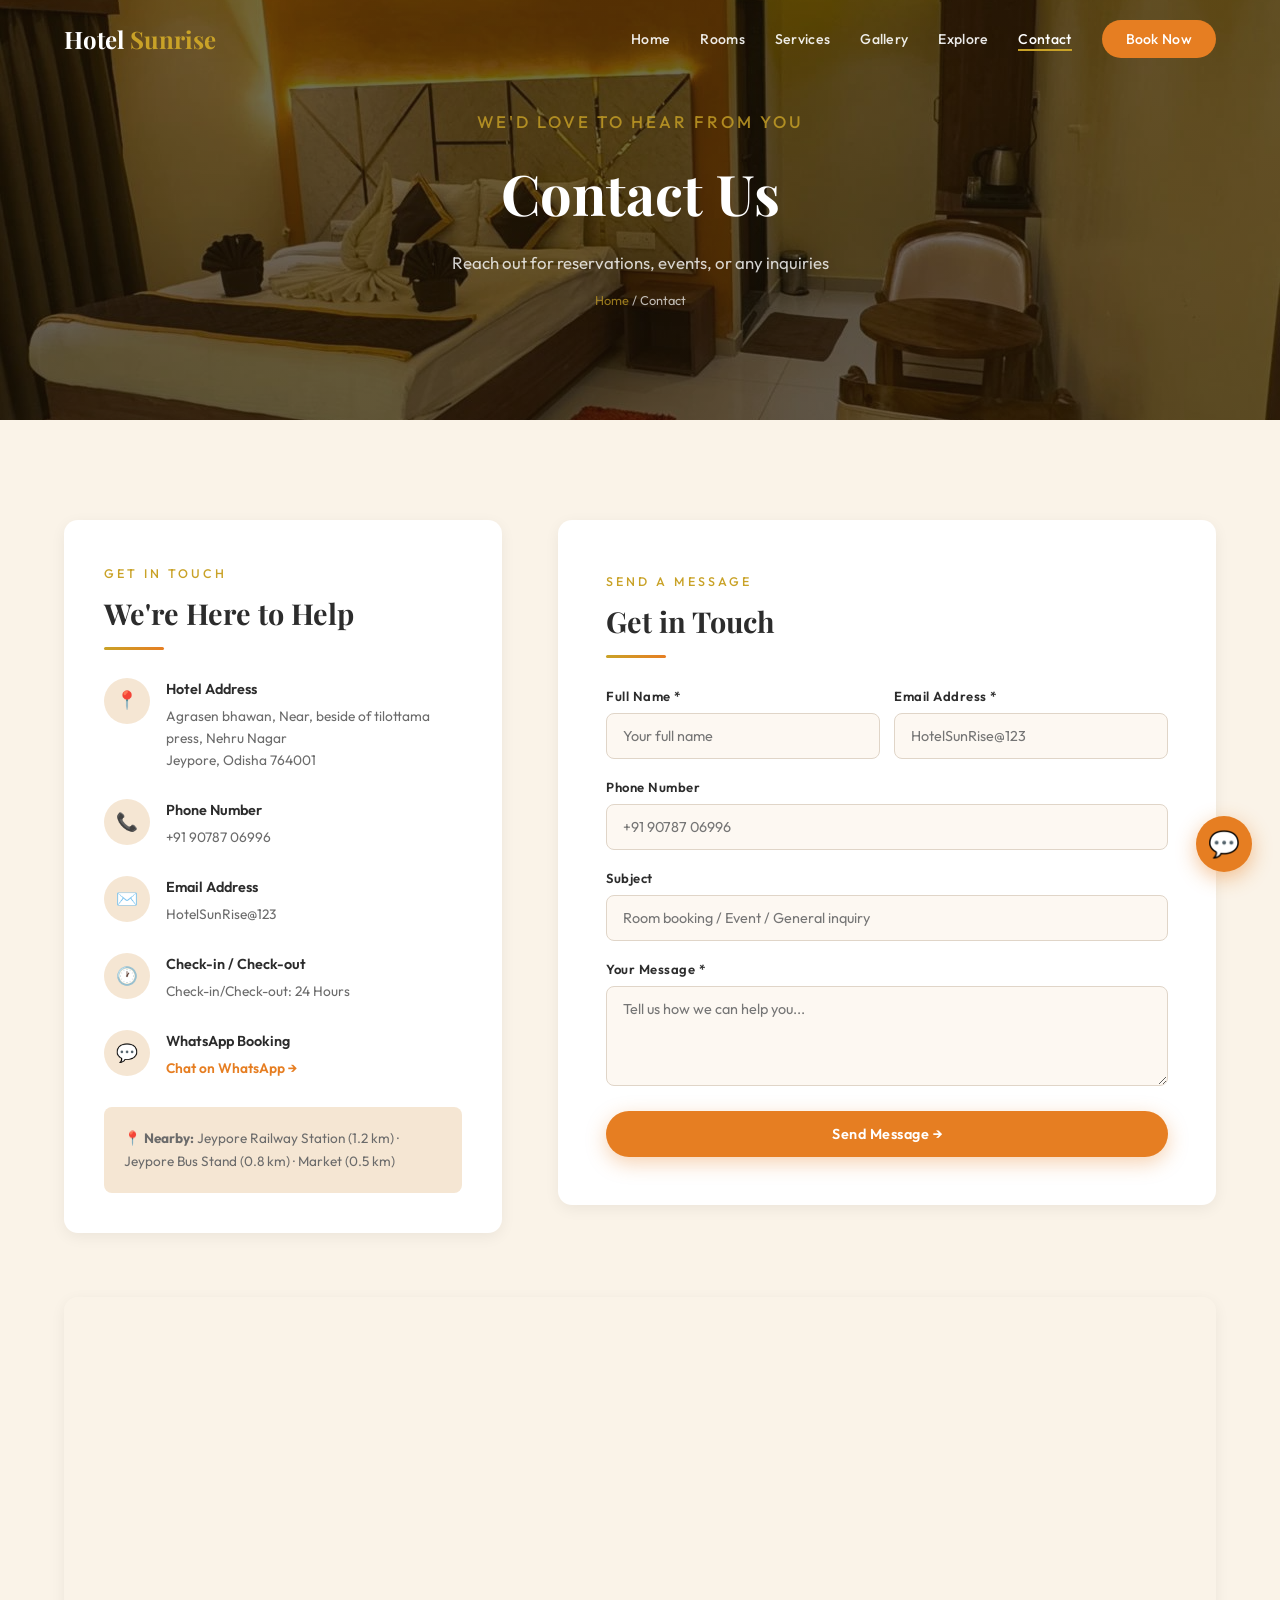
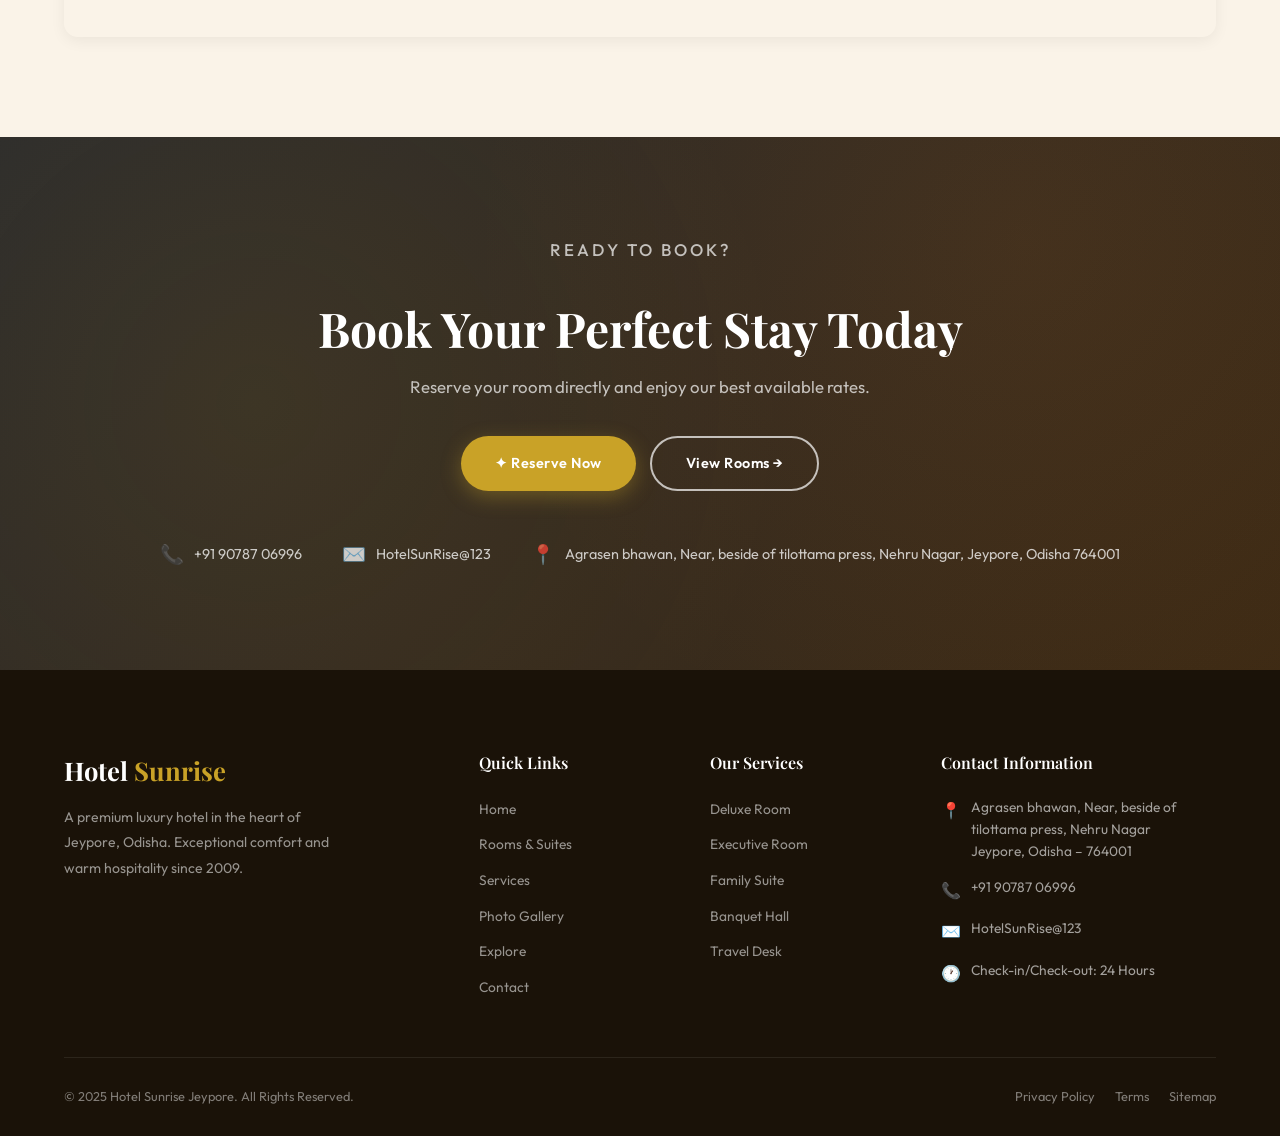
==== contact.html @ 71b9ff0e "Initial commit: Hotel Sunrise website" ====
<!DOCTYPE html>
<html lang="en">
<head>
  <meta charset="UTF-8" />
  <meta name="viewport" content="width=device-width, initial-scale=1.0" />
  <title>Contact Us | Hotel Sunrise Jeypore – Best Hotel Near Railway Station</title>
  <meta name="description" content="Contact Hotel Sunrise Jeypore for reservations, inquiries, or event bookings. Find our address, phone number, and Google Map location. Best luxury stay in Jeypore." />
  <link rel="canonical" href="https://hotelsunrisejeypore.com/contact.html" />

  <!-- Open Graph / Facebook -->
  <meta property="og:type" content="website" />
  <meta property="og:url" content="https://hotelsunrisejeypore.com/contact.html" />
  <meta property="og:title" content="Contact Us | Hotel Sunrise Jeypore – Reservations & Inquiries" />
  <meta property="og:description" content="Get in touch with Jeypore's finest luxury hotel. We are here to help with your bookings and inquiries." />
  <meta property="og:image" content="https://hotelsunrisejeypore.com/select3.webp" />

  <!-- Twitter -->
  <meta property="twitter:card" content="summary_large_image" />
  <meta property="twitter:url" content="https://hotelsunrisejeypore.com/contact.html" />
  <meta property="twitter:title" content="Contact Us | Hotel Sunrise Jeypore – Reservations & Inquiries" />
  <meta property="twitter:description" content="Get in touch with Jeypore's finest luxury hotel. We are here to help with your bookings and inquiries." />
  <meta property="twitter:image" content="https://hotelsunrisejeypore.com/select3.webp" />

  <link rel="stylesheet" href="css/style.css" />
</head>
<body>

  <nav id="navbar">
    <div class="container nav-inner">
      <a href="index.html" class="logo">Hotel <span>Sunrise</span></a>
      <ul class="nav-links">
        <li><a href="index.html">Home</a></li>
        <li><a href="rooms.html">Rooms</a></li>
        <li><a href="services.html">Services</a></li>
        <li><a href="gallery.html">Gallery</a></li>
        <li><a href="attractions.html">Explore</a></li>
        <li><a href="contact.html" class="active">Contact</a></li>
        <li><a href="#" class="nav-book-btn open-modal">Book Now</a></li>
      </ul>
      <button class="hamburger" aria-label="Toggle menu"><span></span><span></span><span></span></button>
    </div>
  </nav>

  <!-- Page Hero -->
  <section class="page-hero">
    <img src="select3.webp" alt="Contact Hotel Sunrise Jeypore for luxury hotel booking and inquiries" />
    <div class="page-hero-overlay"></div>
    <div class="page-hero-content">
      <p class="section-label">We'd Love to Hear From You</p>
      <h1>Contact Us</h1>
      <p>Reach out for reservations, events, or any inquiries</p>
      <div class="breadcrumb"><a href="index.html">Home</a> / <span>Contact</span></div>
    </div>
  </section>

  <!-- Contact Section -->
  <section class="section-pad bg-cream">
    <div class="container">
      <div class="contact-grid">
        <!-- Info -->
        <aside>
          <div class="contact-info-card reveal-left">
            <p class="section-label">Get in Touch</p>
            <h2 class="section-title" style="font-size:1.8rem;">We're Here to Help</h2>
            <div class="gold-divider"></div>

            <div class="contact-info-item">
              <div class="contact-info-icon">📍</div>
              <div>
                <h4>Hotel Address</h4>
                <p>Agrasen bhawan, Near, beside of tilottama press, Nehru Nagar<br />Jeypore, Odisha 764001</p>
              </div>
            </div>

            <div class="contact-info-item">
              <div class="contact-info-icon">📞</div>
              <div>
                <h4>Phone Number</h4>
                <p><a href="tel:+919078706996" style="color:var(--text-muted);">+91 90787 06996</a></p>
              </div>
            </div>

            <div class="contact-info-item">
              <div class="contact-info-icon">✉️</div>
              <div>
                <h4>Email Address</h4>
                <p><a href="mailto:HotelSunRise@123" style="color:var(--text-muted);">HotelSunRise@123</a></p>
              </div>
            </div>

            <div class="contact-info-item">
              <div class="contact-info-icon">🕐</div>
              <div>
                <h4>Check-in / Check-out</h4>
                <p>Check-in/Check-out: 24 Hours</p>
              </div>
            </div>

            <div class="contact-info-item">
              <div class="contact-info-icon">💬</div>
              <div>
                <h4>WhatsApp Booking</h4>
                <p><a href="https://wa.me/919078706996" target="_blank" rel="noopener" style="color:var(--primary-orange);font-weight:600;">Chat on WhatsApp →</a></p>
              </div>
            </div>

            <div style="margin-top:24px;padding:20px;background:var(--bg-beige);border-radius:var(--radius-sm);">
              <p style="font-size:0.85rem;color:var(--text-muted);margin:0;line-height:1.7;">📍 <strong>Nearby:</strong> Jeypore Railway Station (1.2 km) · Jeypore Bus Stand (0.8 km) · Market (0.5 km)</p>
            </div>
          </div>
        </aside>

        <!-- Form -->
        <div>
          <div class="contact-form-card reveal-right">
            <p class="section-label">Send a Message</p>
            <h2 class="section-title" style="font-size:1.8rem;">Get in Touch</h2>
            <div class="gold-divider"></div>
            <form id="contact-form" novalidate>
              <div class="form-row">
                <div class="form-group">
                  <label for="contact-name">Full Name *</label>
                  <input type="text" id="contact-name" name="name" placeholder="Your full name" required />
                </div>
                <div class="form-group">
                  <label for="contact-email">Email Address *</label>
                  <input type="email" id="contact-email" name="email" placeholder="HotelSunRise@123" required />
                </div>
              </div>
              <div class="form-group">
                <label for="contact-phone">Phone Number</label>
                <input type="tel" id="contact-phone" name="phone" placeholder="+91 90787 06996" />
              </div>
              <div class="form-group">
                <label for="contact-subject">Subject</label>
                <input type="text" id="contact-subject" name="subject" placeholder="Room booking / Event / General inquiry" />
              </div>
              <div class="form-group">
                <label for="contact-message">Your Message *</label>
                <textarea id="contact-message" name="message" placeholder="Tell us how we can help you..." required></textarea>
              </div>
              <button type="submit" class="btn btn-primary submit-btn" style="width:100%;justify-content:center;">Send Message →</button>
            </form>
          </div>
        </div>
      </div>

      <!-- Google Map -->
      <div class="map-wrap reveal" style="margin-top:64px;">
        <iframe
          src="https://www.google.com/maps/embed?pb=!1m18!1m12!1m3!1d15167.07!2d82.5697!3d18.8548!2m3!1f0!2f0!3f0!3m2!1i1024!2i768!4f13.1!3m3!1m2!1s0x3a3b9c8b3a8d0001%3A0xa1b2c3d4e5f60001!2sJeypore%2C%20Odisha!5e0!3m2!1sen!2sin!4v1700000000"
          allowfullscreen=""
          loading="lazy"
          referrerpolicy="no-referrer-when-downgrade"
          title="Hotel Sunrise Jeypore - Google Map Location"
          aria-label="Map showing location of Hotel Sunrise Jeypore">
        </iframe>
      </div>
    </div>
  </section>

  <!-- CTA -->
  <section class="cta-section">
    <p class="section-label">Ready to Book?</p>
    <h2 class="section-title">Book Your Perfect Stay Today</h2>
    <p>Reserve your room directly and enjoy our best available rates.</p>
    <div class="cta-btns">
      <a href="#" class="btn btn-gold open-modal">✦ Reserve Now</a>
      <a href="rooms.html" class="btn btn-outline">View Rooms →</a>
    </div>
    <div class="cta-contact-info">
      <div class="cta-contact-item"><span>📞</span><a href="tel:+919078706996" style="color:inherit;">+91 90787 06996</a></div>
      <div class="cta-contact-item"><span>✉️</span><a href="mailto:HotelSunRise@123" style="color:inherit;">HotelSunRise@123</a></div>
      <div class="cta-contact-item"><span>📍</span> Agrasen bhawan, Near, beside of tilottama press, Nehru Nagar, Jeypore, Odisha 764001</div>
    </div>
  </section>

  <!-- Footer -->
  <footer class="footer">
    <div class="container">
      <div class="footer-grid">
        <div class="footer-brand">
          <div class="logo">Hotel <span>Sunrise</span></div>
          <p>A premium luxury hotel in the heart of Jeypore, Odisha. Exceptional comfort and warm hospitality since 2009.</p>
        </div>
        <nav class="footer-col"><h4>Quick Links</h4><ul><li><a href="index.html">Home</a></li><li><a href="rooms.html">Rooms & Suites</a></li><li><a href="services.html">Services</a></li><li><a href="gallery.html">Photo Gallery</a></li><li><a href="attractions.html">Explore</a></li><li><a href="contact.html">Contact</a></li></ul></nav>
        <nav class="footer-col"><h4>Our Services</h4><ul><li><a href="rooms.html">Deluxe Room</a></li><li><a href="rooms.html">Executive Room</a></li><li><a href="rooms.html">Family Suite</a></li><li><a href="services.html">Banquet Hall</a></li><li><a href="services.html">Travel Desk</a></li></ul></nav>
        <div class="footer-col">
          <h4>Contact Information</h4>
          <div class="footer-contact-item"><span>📍</span><p>Agrasen bhawan, Near, beside of tilottama press, Nehru Nagar<br />Jeypore, Odisha – 764001</p></div>
          <div class="footer-contact-item"><span>📞</span><p><a href="tel:+919078706996" style="color:inherit;">+91 90787 06996</a></p></div>
          <div class="footer-contact-item"><span>✉️</span><p><a href="mailto:HotelSunRise@123" style="color:inherit;">HotelSunRise@123</a></p></div>
          <div class="footer-contact-item"><span>🕐</span><p>Check-in/Check-out: 24 Hours</p></div>
        </div>
      </div>
      <div class="footer-bottom">
        <p>© 2025 Hotel Sunrise Jeypore. All Rights Reserved.</p>
        <div class="footer-bottom-links"><a href="#">Privacy Policy</a><a href="#">Terms</a><a href="#">Sitemap</a></div>
      </div>
    </div>
  </footer>

  <!-- Booking Modal -->
  <div class="modal-overlay" id="booking-modal" role="dialog" aria-modal="true">
    <div class="modal-box">
      <button class="modal-close" aria-label="Close modal">✕</button>
      <h2>Book Your Stay</h2>
      <p>Fill in the details and we'll confirm your reservation promptly.</p>
      <form id="booking-form">
        <div class="form-row">
          <div class="form-group"><label>Full Name *</label><input type="text" name="modal-name" placeholder="Your Name" required /></div>
          <div class="form-group"><label>Phone *</label><input type="tel" name="modal-phone" placeholder="+91 90787 06996" required /></div>
        </div>
        <div class="form-row">
          <div class="form-group"><label>Check-in *</label><input type="date" name="modal-checkin" required /></div>
          <div class="form-group"><label>Check-out *</label><input type="date" name="modal-checkout" required /></div>
        </div>
        <div class="form-group"><label>Room Type *</label><select name="modal-room" required><option value="">Select</option><option>Deluxe Room – ₹1,500/night</option><option>Executive Room – ₹3,500/night</option><option>Family Suite – ₹3,500/night</option></select></div>
        <button type="submit" class="btn btn-primary submit-btn" style="width:100%;justify-content:center;">Confirm Booking →</button>
      </form>
    </div>
  </div>

  <div class="lightbox" id="lightbox" role="dialog" aria-modal="true"><button class="lightbox-close" aria-label="Close">✕</button><img id="lightbox-img" src="" alt="Gallery" /></div>
  <a href="https://wa.me/919078706996" class="whatsapp-btn" target="_blank" rel="noopener noreferrer" aria-label="WhatsApp">💬</a>
  <script src="js/main.js" defer></script>
</body>
</html>
---- css/style.css ----
/* =====================================
   LUXURY HOTEL - GLOBAL STYLESHEET
   ===================================== */

@import url('https://fonts.googleapis.com/css2?family=Playfair+Display:ital,wght@0,400;0,600;0,700;1,400&family=Outfit:wght@300;400;500;600&display=swap');

/* --- CSS VARIABLES --- */
:root {
  --primary-orange: #E67E22;
  --bg-beige: #F5E6D3;
  --bg-cream: #FAF3E8;
  --text-dark: #2C2C2C;
  --accent-gold: #C9A227;
  --text-muted: #6B6B6B;
  --white: #FFFFFF;
  --shadow-sm: 0 4px 15px rgba(0, 0, 0, 0.06);
  --shadow-md: 0 10px 40px rgba(0, 0, 0, 0.10);
  --shadow-lg: 0 20px 60px rgba(0, 0, 0, 0.15);
  --radius: 14px;
  --radius-sm: 8px;
  --transition: all 0.35s cubic-bezier(0.25, 0.46, 0.45, 0.94);
  --font-heading: 'Playfair Display', serif;
  --font-body: 'Outfit', sans-serif;
}

/* --- RESET & BASE --- */
*, *::before, *::after { box-sizing: border-box; margin: 0; padding: 0; }
html { scroll-behavior: smooth; font-size: 16px; }
body {
  font-family: var(--font-body);
  color: var(--text-dark);
  background: var(--white);
  overflow-x: hidden;
  line-height: 1.6;
}
img { max-width: 100%; display: block; }
a { text-decoration: none; color: inherit; }
ul { list-style: none; }
button { cursor: pointer; border: none; background: none; font-family: inherit; }

/* --- UTILITY CLASSES --- */
.container { max-width: 1200px; margin: 0 auto; padding: 0 24px; }
.section-pad { padding: 100px 0; }
.bg-beige { background: var(--bg-beige); }
.bg-cream { background: var(--bg-cream); }
.text-center { text-align: center; }

.section-label {
  display: inline-block;
  font-family: var(--font-body);
  font-weight: 500;
  font-size: 0.78rem;
  letter-spacing: 3px;
  text-transform: uppercase;
  color: var(--accent-gold);
  margin-bottom: 12px;
}
.section-title {
  font-family: var(--font-heading);
  font-size: clamp(2rem, 4vw, 3rem);
  font-weight: 700;
  color: var(--text-dark);
  line-height: 1.2;
  margin-bottom: 16px;
}
.section-subtitle {
  font-size: 1.05rem;
  color: var(--text-muted);
  max-width: 580px;
  margin: 0 auto;
}

/* --- BUTTONS --- */
.btn {
  display: inline-flex;
  align-items: center;
  gap: 8px;
  padding: 14px 34px;
  border-radius: 50px;
  font-size: 0.9rem;
  font-weight: 600;
  font-family: var(--font-body);
  letter-spacing: 0.5px;
  transition: var(--transition);
  cursor: pointer;
}
.btn-primary {
  background: var(--primary-orange);
  color: var(--white);
  box-shadow: 0 6px 20px rgba(230, 126, 34, 0.35);
}
.btn-primary:hover {
  background: #CF6D17;
  transform: translateY(-2px);
  box-shadow: 0 10px 28px rgba(230, 126, 34, 0.45);
}
.btn-outline {
  background: transparent;
  color: var(--white);
  border: 2px solid rgba(255,255,255,0.7);
}
.btn-outline:hover {
  background: rgba(255,255,255,0.15);
  border-color: var(--white);
  transform: translateY(-2px);
}
.btn-gold {
  background: var(--accent-gold);
  color: var(--white);
  box-shadow: 0 6px 20px rgba(201, 162, 39, 0.35);
}
.btn-gold:hover {
  background: #B8911F;
  transform: translateY(-2px);
  box-shadow: 0 10px 28px rgba(201, 162, 39, 0.5);
}
.btn-dark {
  background: var(--text-dark);
  color: var(--white);
}
.btn-dark:hover {
  background: #1a1a1a;
  transform: translateY(-2px);
}

/* ===========================
   NAVIGATION
   =========================== */
#navbar {
  position: fixed;
  top: 0; left: 0; right: 0;
  z-index: 1000;
  padding: 20px 0;
  transition: var(--transition);
}
#navbar.scrolled {
  background: rgba(255, 255, 255, 0.97);
  padding: 12px 0;
  box-shadow: var(--shadow-sm);
  backdrop-filter: blur(12px);
}
#navbar .nav-inner {
  display: flex;
  align-items: center;
  justify-content: space-between;
}
#navbar .logo {
  font-family: var(--font-heading);
  font-size: 1.5rem;
  font-weight: 700;
  color: var(--white);
  transition: color 0.3s;
}
#navbar.scrolled .logo { color: var(--text-dark); }
#navbar .logo span { color: var(--accent-gold); }
.nav-links {
  display: flex;
  align-items: center;
  gap: 30px;
}
.nav-links a {
  font-size: 0.88rem;
  font-weight: 500;
  color: rgba(255,255,255,0.9);
  letter-spacing: 0.3px;
  position: relative;
  transition: var(--transition);
}
.nav-links a::after {
  content: '';
  position: absolute;
  bottom: -3px; left: 0;
  width: 0; height: 2px;
  background: var(--accent-gold);
  transition: width 0.3s ease;
}
.nav-links a:hover::after, .nav-links a.active::after { width: 100%; }
.nav-links a:hover, .nav-links a.active { color: var(--white); }
#navbar.scrolled .nav-links a { color: var(--text-dark); }
#navbar.scrolled .nav-links a:hover { color: var(--primary-orange); }
.nav-book-btn {
  background: var(--primary-orange) !important;
  color: var(--white) !important;
  padding: 10px 24px;
  border-radius: 50px;
  font-weight: 600;
  font-size: 0.85rem;
  transition: var(--transition);
}
.nav-book-btn::after { display: none !important; }
.nav-book-btn:hover {
  background: #CF6D17 !important;
  transform: translateY(-2px);
  box-shadow: 0 8px 20px rgba(230,126,34,0.4);
}
/* Hamburger */
.hamburger { display: none; flex-direction: column; gap: 5px; cursor: pointer; }
.hamburger span {
  display: block; width: 24px; height: 2px;
  background: var(--white);
  border-radius: 2px;
  transition: var(--transition);
}
#navbar.scrolled .hamburger span { background: var(--text-dark); }
.hamburger.open span:nth-child(1) { transform: rotate(45deg) translate(5px, 5px); }
.hamburger.open span:nth-child(2) { opacity: 0; }
.hamburger.open span:nth-child(3) { transform: rotate(-45deg) translate(5px, -5px); }

/* ===========================
   HERO SECTION
   =========================== */
.hero {
  position: relative;
  width: 100%; height: 100vh;
  min-height: 700px;
  overflow: hidden;
  display: flex;
  align-items: center;
  justify-content: center;
}
.hero-video {
  position: absolute;
  inset: 0;
  width: 100%; height: 100%;
  object-fit: cover;
  z-index: 0;
}
.hero-overlay {
  position: absolute;
  inset: 0;
  background: linear-gradient(
    to bottom,
    rgba(20, 15, 5, 0.55) 0%,
    rgba(20, 15, 5, 0.6) 60%,
    rgba(20, 15, 5, 0.75) 100%
  );
  z-index: 1;
}
.hero-content {
  position: relative;
  z-index: 2;
  text-align: center;
  color: var(--white);
  padding: 0 24px;
  max-width: 900px;
}
.hero-badge {
  display: inline-flex;
  align-items: center;
  gap: 8px;
  background: rgba(201, 162, 39, 0.2);
  border: 1px solid rgba(201, 162, 39, 0.5);
  color: #f0d06a;
  padding: 6px 18px;
  border-radius: 50px;
  font-size: 0.78rem;
  font-weight: 500;
  letter-spacing: 2px;
  text-transform: uppercase;
  margin-bottom: 24px;
}
.hero-title {
  font-family: var(--font-heading);
  font-size: clamp(2.4rem, 6vw, 4.2rem);
  font-weight: 700;
  line-height: 1.15;
  margin-bottom: 20px;
  text-shadow: 0 2px 20px rgba(0,0,0,0.3);
}
.hero-title span { color: var(--accent-gold); font-style: italic; }
.hero-subtitle {
  font-size: clamp(0.95rem, 2vw, 1.15rem);
  font-weight: 300;
  letter-spacing: 1.5px;
  opacity: 0.85;
  margin-bottom: 38px;
}
.hero-btns { display: flex; gap: 14px; justify-content: center; flex-wrap: wrap; margin-bottom: 60px; }

/* Booking Widget */
.booking-widget {
  background: rgba(255,255,255,0.12);
  backdrop-filter: blur(18px);
  border: 1px solid rgba(255,255,255,0.2);
  border-radius: var(--radius);
  padding: 24px 28px;
  display: flex;
  align-items: flex-end;
  gap: 16px;
  flex-wrap: wrap;
  max-width: 820px;
  margin: 0 auto;
}
.booking-field {
  flex: 1;
  min-width: 160px;
  display: flex;
  flex-direction: column;
  gap: 6px;
}
.booking-field label {
  font-size: 0.72rem;
  font-weight: 600;
  letter-spacing: 1.5px;
  text-transform: uppercase;
  color: rgba(255,255,255,0.7);
}
.booking-field input,
.booking-field select {
  background: rgba(255,255,255,0.15);
  border: 1px solid rgba(255,255,255,0.3);
  border-radius: var(--radius-sm);
  padding: 12px 14px;
  color: var(--white);
  font-family: var(--font-body);
  font-size: 0.9rem;
  outline: none;
  transition: var(--transition);
  width: 100%;
}
.booking-field input::placeholder { color: rgba(255,255,255,0.6); }
.booking-field input:focus,
.booking-field select:focus {
  border-color: var(--accent-gold);
  background: rgba(255,255,255,0.22);
}
.booking-field select option { color: var(--text-dark); background: var(--white); }

/* Hero Scroll Cue */
.scroll-cue {
  position: absolute;
  bottom: 32px;
  left: 50%;
  transform: translateX(-50%);
  z-index: 3;
  display: flex;
  flex-direction: column;
  align-items: center;
  gap: 8px;
  color: rgba(255,255,255,0.7);
  font-size: 0.72rem;
  letter-spacing: 2px;
  text-transform: uppercase;
  animation: bounceDown 2s ease infinite;
}
.scroll-cue .arrow { font-size: 1.2rem; }
@keyframes bounceDown {
  0%, 100% { transform: translateX(-50%) translateY(0); }
  50% { transform: translateX(-50%) translateY(8px); }
}

/* ===========================
   ABOUT SECTION
   =========================== */
.about-grid {
  display: grid;
  grid-template-columns: 1fr 1fr;
  gap: 70px;
  align-items: center;
}
.about-img-wrapper {
  position: relative;
  border-radius: var(--radius);
  overflow: hidden;
}
.about-img-wrapper img {
  width: 100%; height: 520px;
  object-fit: cover;
  border-radius: var(--radius);
  transition: transform 0.6s ease;
}
.about-img-wrapper:hover img { transform: scale(1.04); }
.about-badge {
  position: absolute;
  bottom: 28px; left: 28px;
  background: var(--white);
  border-radius: var(--radius-sm);
  padding: 14px 20px;
  box-shadow: var(--shadow-md);
}
.about-badge .number { font-family: var(--font-heading); font-size: 2rem; font-weight: 700; color: var(--primary-orange); }
.about-badge p { font-size: 0.75rem; color: var(--text-muted); margin-top: 2px; }
.about-content { max-width: 480px; }
.about-content p { color: var(--text-muted); margin-bottom: 24px; line-height: 1.8; }
.about-features {
  display: grid;
  grid-template-columns: 1fr 1fr;
  gap: 14px;
  margin: 28px 0;
}
.about-feature {
  display: flex;
  align-items: center;
  gap: 10px;
  font-size: 0.88rem;
  font-weight: 500;
}
.about-feature .icon {
  width: 36px; height: 36px;
  background: var(--bg-beige);
  border-radius: 50%;
  display: flex; align-items: center; justify-content: center;
  font-size: 1rem;
  flex-shrink: 0;
}

/* ===========================
   ROOMS SECTION
   =========================== */
.rooms-grid {
  display: grid;
  grid-template-columns: repeat(3, 1fr);
  gap: 28px;
  margin-top: 56px;
}
.room-card {
  border-radius: var(--radius);
  overflow: hidden;
  background: var(--white);
  box-shadow: var(--shadow-sm);
  transition: var(--transition);
}
.room-card:hover {
  transform: translateY(-8px);
  box-shadow: var(--shadow-lg);
}
.room-img-wrap { position: relative; overflow: hidden; height: 240px; }
.room-img-wrap img { width: 100%; height: 100%; object-fit: cover; transition: transform 0.5s ease; }
.room-card:hover .room-img-wrap img { transform: scale(1.07); }
.room-tag {
  position: absolute;
  top: 16px; left: 16px;
  background: var(--accent-gold);
  color: var(--white);
  padding: 5px 14px;
  border-radius: 50px;
  font-size: 0.73rem;
  font-weight: 600;
  letter-spacing: 1px;
  text-transform: uppercase;
}
.room-body { padding: 24px; }
.room-body h3 { font-family: var(--font-heading); font-size: 1.3rem; font-weight: 700; margin-bottom: 8px; }
.room-body p { color: var(--text-muted); font-size: 0.9rem; margin-bottom: 16px; line-height: 1.7; }
.room-services { display: flex; gap: 16px; flex-wrap: wrap; margin-bottom: 20px; }
.room-services span { font-size: 0.8rem; color: var(--text-muted); display: flex; align-items: center; gap: 5px; }
.room-footer { display: flex; align-items: center; justify-content: space-between; padding-top: 16px; border-top: 1px solid var(--bg-beige); }
.room-price { font-family: var(--font-body); font-size: 1.4rem; font-weight: 700; color: var(--primary-orange); }
.room-price small { font-family: var(--font-body); font-size: 0.75rem; color: var(--text-muted); font-weight: 400; display: block; }

/* ===========================
   SERVICES SECTION
   =========================== */
.services-grid {
  display: grid;
  grid-template-columns: repeat(4, 1fr);
  gap: 24px;
  margin-top: 56px;
}
.amenity-card {
  background: var(--white);
  border-radius: var(--radius);
  padding: 32px 24px;
  text-align: center;
  box-shadow: var(--shadow-sm);
  transition: var(--transition);
  border: 1px solid transparent;
}
.amenity-card:hover {
  transform: translateY(-6px);
  box-shadow: var(--shadow-md);
  border-color: var(--bg-beige);
}
.amenity-icon {
  width: 64px; height: 64px;
  background: var(--bg-beige);
  border-radius: 50%;
  display: flex; align-items: center; justify-content: center;
  font-size: 1.8rem;
  margin: 0 auto 16px;
  transition: var(--transition);
}
.amenity-card:hover .amenity-icon { background: var(--primary-orange); }
.amenity-card h3 { font-family: var(--font-heading); font-size: 1rem; font-weight: 600; margin-bottom: 6px; }
.amenity-card p { font-size: 0.83rem; color: var(--text-muted); }

/* ===========================
   DINING SECTION
   =========================== */
.dining-banner {
  position: relative;
  min-height: 520px;
  border-radius: var(--radius);
  overflow: hidden;
  display: flex;
  align-items: center;
}
.dining-banner-img {
  position: absolute;
  inset: 0;
  width: 100%; height: 100%;
  object-fit: cover;
}
.dining-banner-overlay {
  position: absolute;
  inset: 0;
  background: linear-gradient(to right, rgba(20,15,5,0.8) 40%, rgba(20,15,5,0.2) 100%);
}
.dining-banner-content {
  position: relative;
  z-index: 2;
  color: var(--white);
  padding: 60px;
  max-width: 520px;
}
.dining-banner-content p { opacity: 0.8; margin: 16px 0 28px; font-size: 1.05rem; line-height: 1.8; }

/* ===========================
   GALLERY SECTION
   =========================== */
.gallery-grid {
  display: grid;
  grid-template-columns: repeat(auto-fill, minmax(300px, 1fr));
  grid-auto-rows: 250px;
  grid-auto-flow: dense;
  gap: 16px;
  margin-top: 56px;
}
.gallery-item {
  position: relative;
  border-radius: var(--radius);
  overflow: hidden;
  cursor: pointer;
}
/* Masonry Spans */
.gallery-item.wide { grid-column: span 2; }
.gallery-item.tall { grid-row: span 2; }
@media (max-width: 768px) {
  .gallery-item.wide { grid-column: span 1; }
}

.gallery-item img {
  width: 100%;
  height: 100%;
  object-fit: cover;
  transition: transform 0.6s cubic-bezier(0.165, 0.84, 0.44, 1);
  display: block;
}
.gallery-item:hover img { transform: scale(1.1); }
.gallery-overlay {
  position: absolute;
  inset: 0;
  background: rgba(20, 15, 5, 0.5);
  opacity: 0;
  transition: var(--transition);
  display: flex;
  align-items: center;
  justify-content: center;
  color: var(--white);
  font-size: 1.8rem;
}
.gallery-item:hover .gallery-overlay { opacity: 1; }

/* Lightbox */
.lightbox {
  position: fixed;
  inset: 0;
  z-index: 9999;
  background: rgba(0,0,0,0.92);
  display: none;
  align-items: center;
  justify-content: center;
}
.lightbox.open { display: flex; }
.lightbox img {
  max-width: 90vw;
  max-height: 85vh;
  border-radius: var(--radius);
  object-fit: contain;
  box-shadow: var(--shadow-lg);
}
.lightbox-close {
  position: absolute;
  top: 24px; right: 32px;
  color: var(--white);
  font-size: 2rem;
  cursor: pointer;
  opacity: 0.8;
  transition: opacity 0.2s;
}
.lightbox-close:hover { opacity: 1; }

/* ===========================
   TESTIMONIALS SECTION
   =========================== */
.testimonials-grid {
  display: grid;
  grid-template-columns: repeat(3, 1fr);
  gap: 24px;
  margin-top: 56px;
}
.testimonial-card {
  background: var(--white);
  border-radius: var(--radius);
  padding: 32px 28px;
  box-shadow: var(--shadow-sm);
  position: relative;
  transition: var(--transition);
}
.testimonial-card:hover { transform: translateY(-4px); box-shadow: var(--shadow-md); }
.testimonial-card .quote-icon {
  font-family: var(--font-heading);
  font-size: 4rem;
  color: var(--bg-beige);
  line-height: 1;
  position: absolute;
  top: 16px; left: 24px;
  user-select: none;
}
.stars { color: var(--accent-gold); font-size: 0.95rem; margin-bottom: 12px; }
.testimonial-card p { font-size: 0.9rem; color: var(--text-muted); line-height: 1.75; font-style: italic; margin-bottom: 20px; }
.reviewer { display: flex; align-items: center; gap: 12px; }
.reviewer-avatar {
  width: 44px; height: 44px;
  border-radius: 50%;
  background: var(--bg-beige);
  display: flex; align-items: center; justify-content: center;
  font-size: 1.2rem;
}
.reviewer-info strong { display: block; font-size: 0.9rem; font-weight: 600; }
.reviewer-info span { font-size: 0.78rem; color: var(--text-muted); }

/* ===========================
   NEARBY ATTRACTIONS
   =========================== */
.attractions-grid {
  display: grid;
  grid-template-columns: repeat(2, 1fr);
  gap: 32px;
  margin-top: 56px;
}
.attraction-card {
  background: var(--white);
  border-radius: var(--radius);
  padding: 28px 22px;
  box-shadow: var(--shadow-sm);
  transition: var(--transition);
  display: flex;
  flex-direction: column;
  gap: 12px;
  text-decoration: none;
  color: inherit;
  align-items: center;
}
.attraction-card:hover { transform: translateY(-4px); box-shadow: var(--shadow-md); }
.attraction-icon { 
  font-size: 2.2rem; 
  color: var(--accent-gold); 
  font-weight: 300;
  margin-bottom: 5px;
  line-height: 1;
}
.attraction-card h3 { font-family: var(--font-heading); font-size: 1rem; font-weight: 600; }
.attraction-card p { font-size: 0.83rem; color: var(--text-muted); }
.attraction-distance {
  display: inline-flex;
  align-items: center;
  gap: 5px;
  background: var(--bg-beige);
  color: var(--primary-orange);
  font-size: 0.78rem;
  font-weight: 600;
  padding: 4px 12px;
  border-radius: 50px;
  margin-top: 4px;
  width: fit-content;
}

/* ===========================
   CONTACT CTA
   =========================== */
.cta-section {
  background: linear-gradient(135deg, var(--text-dark) 0%, #3d2a14 100%);
  text-align: center;
  padding: 100px 24px;
  position: relative;
  overflow: hidden;
}
.cta-section::before {
  content: '';
  position: absolute;
  inset: 0;
  background-image: radial-gradient(circle at 20% 50%, rgba(201,162,39,0.08) 0%, transparent 50%),
                    radial-gradient(circle at 80% 20%, rgba(230,126,34,0.08) 0%, transparent 50%);
}
.cta-section .section-title { color: var(--white); position: relative; }
.cta-section .section-label { position: relative; }
.cta-section p { color: rgba(255,255,255,0.7); max-width: 520px; margin: 0 auto 36px; font-size: 1.05rem; position: relative; }
.cta-btns { display: flex; gap: 14px; justify-content: center; flex-wrap: wrap; position: relative; }
.cta-contact-info {
  display: flex;
  justify-content: center;
  gap: 40px;
  margin-top: 48px;
  flex-wrap: wrap;
  position: relative;
}
.cta-contact-item {
  display: flex;
  align-items: center;
  gap: 10px;
  color: rgba(255,255,255,0.75);
  font-size: 0.9rem;
}
.cta-contact-item span { font-size: 1.2rem; }

/* ===========================
   FOOTER
   =========================== */
.footer {
  background: #1A1208;
  color: var(--white);
  padding: 80px 0 30px;
}
.footer-grid {
  display: grid;
  grid-template-columns: 2fr 1fr 1fr 1.5fr;
  gap: 48px;
  margin-bottom: 56px;
}
.footer-brand .logo {
  font-family: var(--font-heading);
  font-size: 1.6rem;
  font-weight: 700;
  margin-bottom: 14px;
}
.footer-brand .logo span { color: var(--accent-gold); }
.footer-brand p { color: rgba(255,255,255,0.55); font-size: 0.88rem; line-height: 1.8; max-width: 280px; margin-bottom: 24px; }
.social-links { display: flex; gap: 12px; }
.social-links a {
  width: 38px; height: 38px;
  border-radius: 50%;
  border: 1px solid rgba(255,255,255,0.2);
  display: flex; align-items: center; justify-content: center;
  font-size: 0.9rem;
  transition: var(--transition);
  color: rgba(255,255,255,0.7);
}
.social-links a:hover { border-color: var(--accent-gold); color: var(--accent-gold); transform: translateY(-2px); }
.footer-col h4 {
  font-family: var(--font-heading);
  font-size: 1rem;
  font-weight: 600;
  margin-bottom: 20px;
  color: var(--white);
}
.footer-col ul { display: flex; flex-direction: column; gap: 10px; }
.footer-col ul a { color: rgba(255,255,255,0.55); font-size: 0.86rem; transition: color 0.25s; }
.footer-col ul a:hover { color: var(--accent-gold); }
.footer-contact-item { display: flex; gap: 10px; margin-bottom: 14px; }
.footer-contact-item span { font-size: 1rem; margin-top: 2px; flex-shrink: 0; color: var(--accent-gold); }
.footer-contact-item p { color: rgba(255,255,255,0.6); font-size: 0.86rem; line-height: 1.6; }
.footer-bottom {
  border-top: 1px solid rgba(255,255,255,0.08);
  padding-top: 28px;
  display: flex;
  align-items: center;
  justify-content: space-between;
  flex-wrap: wrap;
  gap: 12px;
}
.footer-bottom p { color: rgba(255,255,255,0.45); font-size: 0.8rem; }
.footer-bottom-links { display: flex; gap: 20px; }
.footer-bottom-links a { color: rgba(255,255,255,0.45); font-size: 0.8rem; transition: color 0.25s; }
.footer-bottom-links a:hover { color: var(--accent-gold); }

/* ===========================
   WHATSAPP BUTTON
   =========================== */
.whatsapp-btn {
  position: fixed;
  bottom: 28px;
  right: 28px;
  z-index: 999;
  width: 56px; height: 56px;
  background: var(--primary-orange);
  border-radius: 50%;
  display: flex; align-items: center; justify-content: center;
  box-shadow: 0 6px 20px rgba(230, 126, 34, 0.45);
  transition: var(--transition);
  font-size: 1.6rem;
  color: var(--white);
  text-decoration: none;
}
.whatsapp-btn:hover { transform: scale(1.1) translateY(-3px); box-shadow: 0 10px 28px rgba(230, 126, 34, 0.6); }

/* ===========================
   BOOKING MODAL
   =========================== */
.modal-overlay {
  position: fixed;
  inset: 0;
  z-index: 5000;
  background: rgba(0, 0, 0, 0.6);
  backdrop-filter: blur(6px);
  display: none;
  align-items: center;
  justify-content: center;
  padding: 24px;
}
.modal-overlay.open { display: flex; }
.modal-box {
  background: var(--white);
  border-radius: var(--radius);
  padding: 48px;
  max-width: 560px;
  width: 100%;
  position: relative;
  box-shadow: var(--shadow-lg);
  animation: slideUp 0.35s ease;
}
@keyframes slideUp {
  from { opacity: 0; transform: translateY(40px); }
  to { opacity: 1; transform: translateY(0); }
}
.modal-close {
  position: absolute;
  top: 18px; right: 22px;
  font-size: 1.5rem;
  color: var(--text-muted);
  cursor: pointer;
  transition: color 0.2s;
}
.modal-close:hover { color: var(--text-dark); }
.modal-box h2 { font-family: var(--font-heading); font-size: 1.8rem; margin-bottom: 6px; }
.modal-box p { color: var(--text-muted); font-size: 0.9rem; margin-bottom: 28px; }
.form-group { margin-bottom: 18px; }
.form-group label { display: block; font-size: 0.82rem; font-weight: 600; margin-bottom: 6px; letter-spacing: 0.5px; }
.form-group input,
.form-group select,
.form-group textarea {
  width: 100%;
  padding: 13px 16px;
  border: 1.5px solid #e0d5c8;
  border-radius: var(--radius-sm);
  font-family: var(--font-body);
  font-size: 0.9rem;
  color: var(--text-dark);
  background: #fdf8f2;
  outline: none;
  transition: border-color 0.25s;
}
.form-group input:focus,
.form-group select:focus,
.form-group textarea:focus { border-color: var(--primary-orange); background: var(--white); }
.form-group textarea { resize: vertical; min-height: 100px; }
.form-row { display: grid; grid-template-columns: 1fr 1fr; gap: 14px; }

/* ===========================
   PAGE HERO
   =========================== */
.page-hero {
  height: 420px;
  position: relative;
  overflow: hidden;
  display: flex;
  align-items: center;
  justify-content: center;
}
.page-hero img {
  position: absolute;
  inset: 0;
  width: 100%; height: 100%;
  object-fit: cover;
}
.page-hero-overlay {
  position: absolute;
  inset: 0;
  background: linear-gradient(to bottom, rgba(20,15,5,0.6), rgba(20,15,5,0.65));
}
.page-hero-content {
  position: relative;
  z-index: 2;
  text-align: center;
  color: var(--white);
}
.page-hero-content h1 {
  font-family: var(--font-heading);
  font-size: clamp(2rem, 5vw, 3.5rem);
  font-weight: 700;
  margin-bottom: 12px;
}
.page-hero-content p { font-size: 1.05rem; opacity: 0.8; }
.breadcrumb {
  margin-top: 14px;
  font-size: 0.8rem;
  opacity: 0.7;
}
.breadcrumb a { color: var(--accent-gold); }

/* ===========================
   CONTACT PAGE
   =========================== */
.contact-grid {
  display: grid;
  grid-template-columns: 1fr 1.5fr;
  gap: 56px;
  align-items: start;
}
.contact-info-card {
  background: var(--white);
  border-radius: var(--radius);
  padding: 40px;
  box-shadow: var(--shadow-sm);
}
.contact-info-item {
  display: flex;
  gap: 16px;
  margin-bottom: 28px;
  align-items: flex-start;
}
.contact-info-icon {
  width: 46px; height: 46px;
  background: var(--bg-beige);
  border-radius: 50%;
  display: flex; align-items: center; justify-content: center;
  font-size: 1.1rem;
  flex-shrink: 0;
}
.contact-info-item h4 { font-weight: 600; font-size: 0.9rem; margin-bottom: 4px; }
.contact-info-item p { font-size: 0.86rem; color: var(--text-muted); line-height: 1.6; }
.contact-form-card {
  background: var(--white);
  border-radius: var(--radius);
  padding: 48px;
  box-shadow: var(--shadow-sm);
}
.map-wrap { border-radius: var(--radius); overflow: hidden; margin-top: 40px; box-shadow: var(--shadow-sm); }
.map-wrap iframe { width: 100%; height: 340px; border: none; display: block; }

/* ===========================
   DINING PAGE
   =========================== */
.dining-meals-grid {
  display: grid;
  grid-template-columns: repeat(3, 1fr);
  gap: 28px;
  margin-top: 56px;
}
.meal-card {
  background: var(--white);
  border-radius: var(--radius);
  overflow: hidden;
  box-shadow: var(--shadow-sm);
  transition: var(--transition);
}
.meal-card:hover { transform: translateY(-6px); box-shadow: var(--shadow-md); }
.meal-img { height: 220px; overflow: hidden; }
.meal-img img { width: 100%; height: 100%; object-fit: cover; transition: transform 0.5s; }
.meal-card:hover .meal-img img { transform: scale(1.06); }
.meal-body { padding: 28px; }
.meal-body h3 { font-family: var(--font-heading); font-size: 1.25rem; margin-bottom: 8px; }
.meal-body p { color: var(--text-muted); font-size: 0.88rem; line-height: 1.7; margin-bottom: 14px; }
.meal-time {
  display: inline-flex;
  align-items: center;
  gap: 6px;
  background: var(--bg-beige);
  color: var(--primary-orange);
  padding: 5px 14px;
  border-radius: 50px;
  font-size: 0.8rem;
  font-weight: 600;
}

/* ===========================
   SCROLL REVEAL
   =========================== */
.reveal {
  opacity: 0;
  transform: translateY(36px);
  transition: opacity 0.7s ease, transform 0.7s ease;
}
.reveal.visible {
  opacity: 1;
  transform: translateY(0);
}
.reveal-left {
  opacity: 0;
  transform: translateX(-40px);
  transition: opacity 0.7s ease, transform 0.7s ease;
}
.reveal-left.visible { opacity: 1; transform: translateX(0); }
.reveal-right {
  opacity: 0;
  transform: translateX(40px);
  transition: opacity 0.7s ease, transform 0.7s ease;
}
.reveal-right.visible { opacity: 1; transform: translateX(0); }

/* ===========================
   DIVIDER
   =========================== */
.gold-divider {
  width: 60px;
  height: 3px;
  background: linear-gradient(to right, var(--accent-gold), var(--primary-orange));
  border-radius: 2px;
  margin: 12px 0 28px;
}
.gold-divider.center { margin-left: auto; margin-right: auto; }

/* ===========================
   RESPONSIVE
   =========================== */
/* ===========================
   RESPONSIVE
   =========================== */
@media (max-width: 1024px) {
  .section-pad { padding: 80px 0; }
  .about-grid { gap: 40px; }
  .rooms-grid { grid-template-columns: repeat(2, 1fr); }
  .services-grid { grid-template-columns: repeat(3, 1fr); }
  .testimonials-grid { grid-template-columns: repeat(2, 1fr); }
  .attractions-grid { grid-template-columns: repeat(2, 1fr); }
  .footer-grid { grid-template-columns: 1fr 1fr; gap: 32px; }
  .contact-grid { grid-template-columns: 1fr; gap: 40px; }
}

@media (max-width: 768px) {
  .section-pad { padding: 60px 0; }
  .section-title { font-size: 2.2rem; }
  
  #navbar { padding: 15px 0; background: rgba(255, 255, 255, 0.98); box-shadow: var(--shadow-sm); }
  #navbar .logo { color: var(--text-dark); }
  #navbar .nav-inner { padding: 0 20px; }
  
  .nav-links { 
    display: none; 
    flex-direction: column; 
    position: fixed; 
    top: 70px; left: 0; right: 0; 
    background: var(--white); 
    padding: 30px; 
    gap: 20px; 
    text-align: center;
    box-shadow: 0 10px 20px rgba(0,0,0,0.1);
    border-top: 1px solid var(--bg-beige);
  }
  .nav-links.mobile-open { display: flex; }
  .nav-links a { color: var(--text-dark) !important; font-size: 1.1rem; }
  .nav-book-btn { width: 100%; justify-content: center; }
  
  .hamburger { display: flex; }
  .hamburger span { background: var(--text-dark); }

  .hero { height: auto; min-height: 100vh; padding: 120px 0 80px; }
  .hero-title { font-size: 2.5rem; }
  .hero-btns { flex-direction: column; width: 100%; max-width: 300px; margin: 0 auto 40px; }
  .hero-btns .btn { width: 100%; justify-content: center; }
  
  .booking-widget { display: none; } /* Hide on mobile hero, use modal instead */
  
  .about-grid { grid-template-columns: 1fr; }
  .about-img-wrapper img { height: 350px; }
  
  .rooms-grid { grid-template-columns: 1fr; }
  .services-grid { grid-template-columns: repeat(2, 1fr); }
  .testimonials-grid { grid-template-columns: 1fr; }
  .attractions-grid { grid-template-columns: 1fr; }
  
  .gallery-grid { grid-template-columns: 1fr; grid-auto-rows: 300px; }
  .gallery-item.wide { grid-column: span 1; }
  .gallery-item.tall { grid-row: span 1; }
  
  .footer-grid { grid-template-columns: 1fr; text-align: center; }
  .footer-brand p { margin: 0 auto 24px; }
  .footer-contact-item { justify-content: center; }
  .footer-bottom { flex-direction: column; gap: 15px; }
  
  .cta-contact-info { flex-direction: column; gap: 20px; }
  
  .modal-box { padding: 30px 20px; margin: 0 15px; }
  .form-row { grid-template-columns: 1fr; }
  
  .dining-banner { min-height: 400px; }
  .dining-banner-content { padding: 30px; text-align: center; }
  .dining-banner-overlay { background: rgba(20,15,5,0.7); }
  .dining-meals-grid { grid-template-columns: 1fr; }
}

@media (max-width: 480px) {
  .section-title { font-size: 1.8rem; }
  .hero-title { font-size: 2rem; }
  .services-grid { grid-template-columns: 1fr; }
}
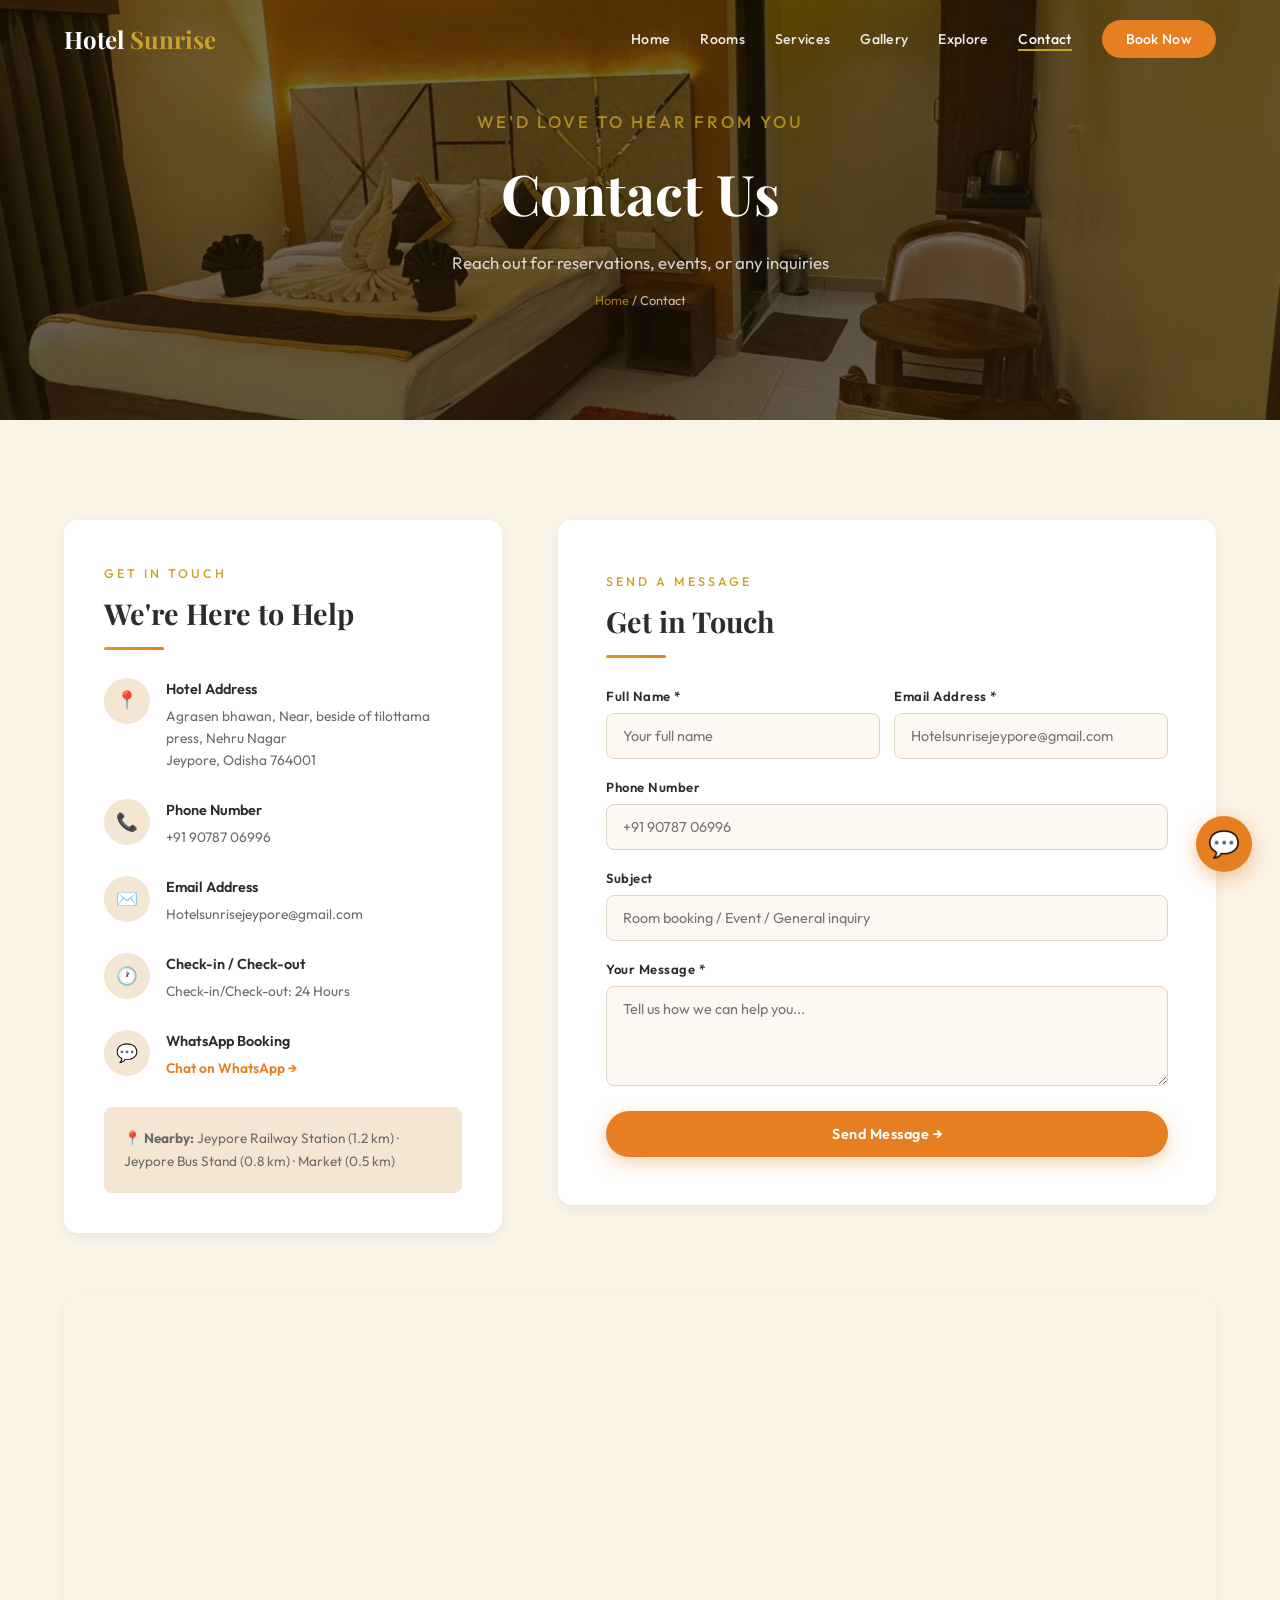
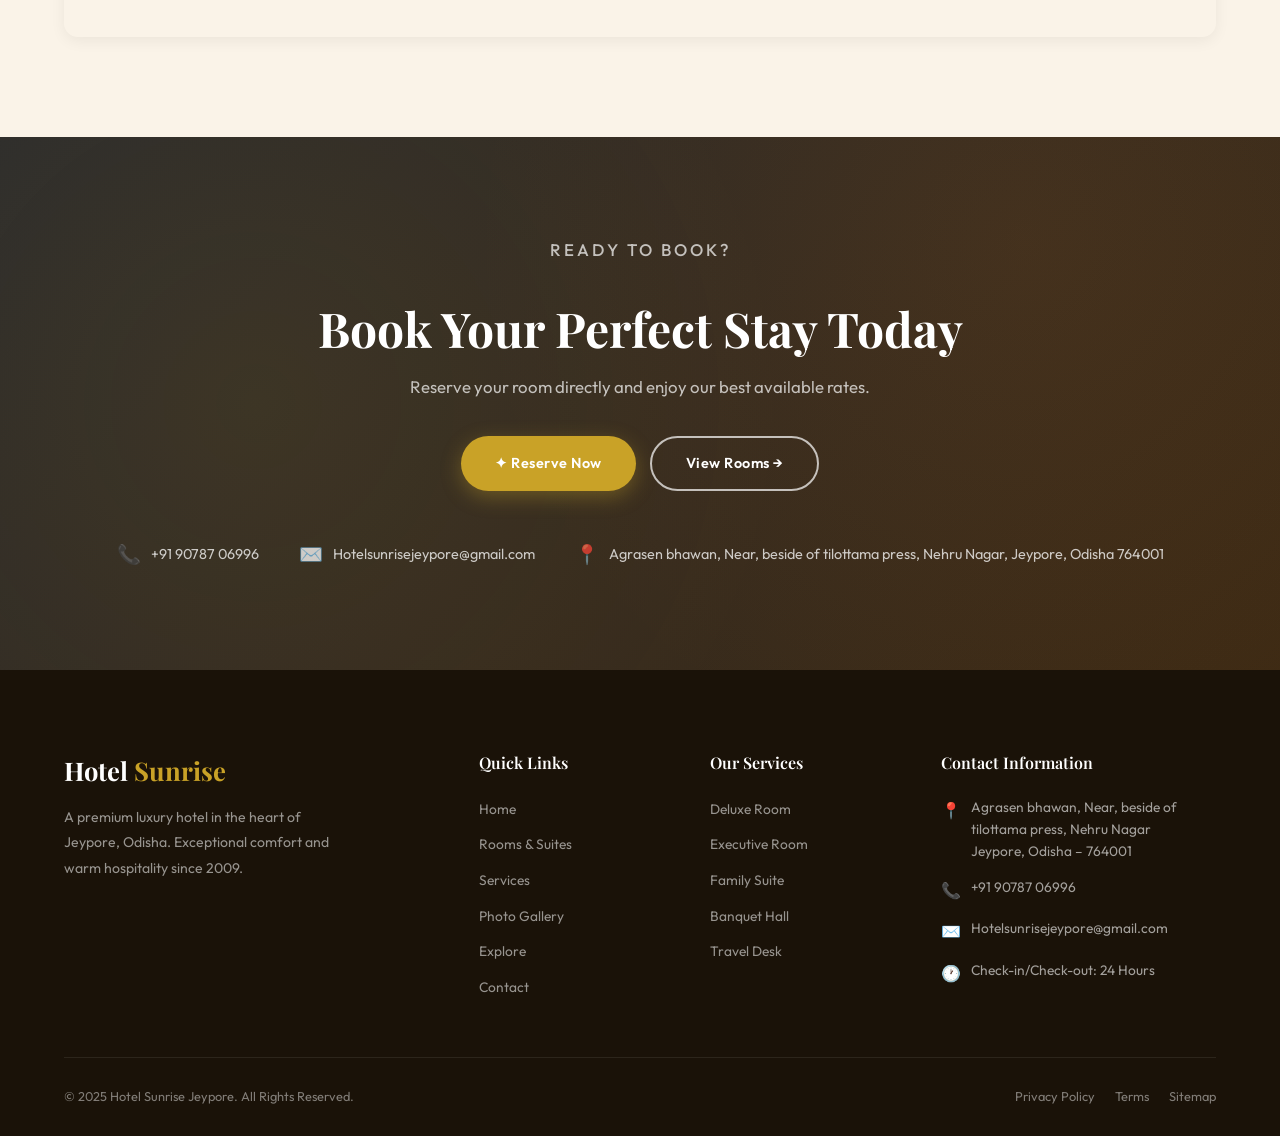
==== commit aacbb381: "update 1" ====
--- a/contact.html
+++ b/contact.html
@@ -84,7 +84,7 @@
               <div class="contact-info-icon">✉️</div>
               <div>
                 <h4>Email Address</h4>
-                <p><a href="mailto:HotelSunRise@123" style="color:var(--text-muted);">HotelSunRise@123</a></p>
+                <p><a href="mailto:Hotelsunrisejeypore@gmail.com" style="color:var(--text-muted);">Hotelsunrisejeypore@gmail.com</a></p>
               </div>
             </div>
 
@@ -124,7 +124,7 @@
                 </div>
                 <div class="form-group">
                   <label for="contact-email">Email Address *</label>
-                  <input type="email" id="contact-email" name="email" placeholder="HotelSunRise@123" required />
+                  <input type="email" id="contact-email" name="email" placeholder="Hotelsunrisejeypore@gmail.com" required />
                 </div>
               </div>
               <div class="form-group">
@@ -170,7 +170,7 @@
     </div>
     <div class="cta-contact-info">
       <div class="cta-contact-item"><span>📞</span><a href="tel:+919078706996" style="color:inherit;">+91 90787 06996</a></div>
-      <div class="cta-contact-item"><span>✉️</span><a href="mailto:HotelSunRise@123" style="color:inherit;">HotelSunRise@123</a></div>
+      <div class="cta-contact-item"><span>✉️</span><a href="mailto:Hotelsunrisejeypore@gmail.com" style="color:inherit;">Hotelsunrisejeypore@gmail.com</a></div>
       <div class="cta-contact-item"><span>📍</span> Agrasen bhawan, Near, beside of tilottama press, Nehru Nagar, Jeypore, Odisha 764001</div>
     </div>
   </section>
@@ -189,7 +189,7 @@
           <h4>Contact Information</h4>
           <div class="footer-contact-item"><span>📍</span><p>Agrasen bhawan, Near, beside of tilottama press, Nehru Nagar<br />Jeypore, Odisha – 764001</p></div>
           <div class="footer-contact-item"><span>📞</span><p><a href="tel:+919078706996" style="color:inherit;">+91 90787 06996</a></p></div>
-          <div class="footer-contact-item"><span>✉️</span><p><a href="mailto:HotelSunRise@123" style="color:inherit;">HotelSunRise@123</a></p></div>
+          <div class="footer-contact-item"><span>✉️</span><p><a href="mailto:Hotelsunrisejeypore@gmail.com" style="color:inherit;">Hotelsunrisejeypore@gmail.com</a></p></div>
           <div class="footer-contact-item"><span>🕐</span><p>Check-in/Check-out: 24 Hours</p></div>
         </div>
       </div>
--- a/css/style.css
+++ b/css/style.css
@@ -1080,8 +1080,29 @@
   
   .cta-contact-info { flex-direction: column; gap: 20px; }
   
-  .modal-box { padding: 30px 20px; margin: 0 15px; }
+  .modal-box { 
+    padding: 24px 20px; 
+    margin: 15px; 
+    max-height: 90vh; 
+    overflow-y: auto; 
+    border-radius: 12px;
+  }
   .form-row { grid-template-columns: 1fr; }
+  .contact-form-card, 
+  .contact-info-card { padding: 24px 20px; }
+  .form-group input,
+  .form-group select,
+  .form-group textarea {
+    font-size: 16px; /* Prevents iOS auto-zoom */
+    padding: 12px 14px;
+  }
+  
+  .attraction-card { 
+    padding: 24px 20px; 
+    text-align: center;
+  }
+  .attraction-card h3 { font-size: 1.15rem; }
+  .attraction-icon { font-size: 2rem; }
   
   .dining-banner { min-height: 400px; }
   .dining-banner-content { padding: 30px; text-align: center; }
